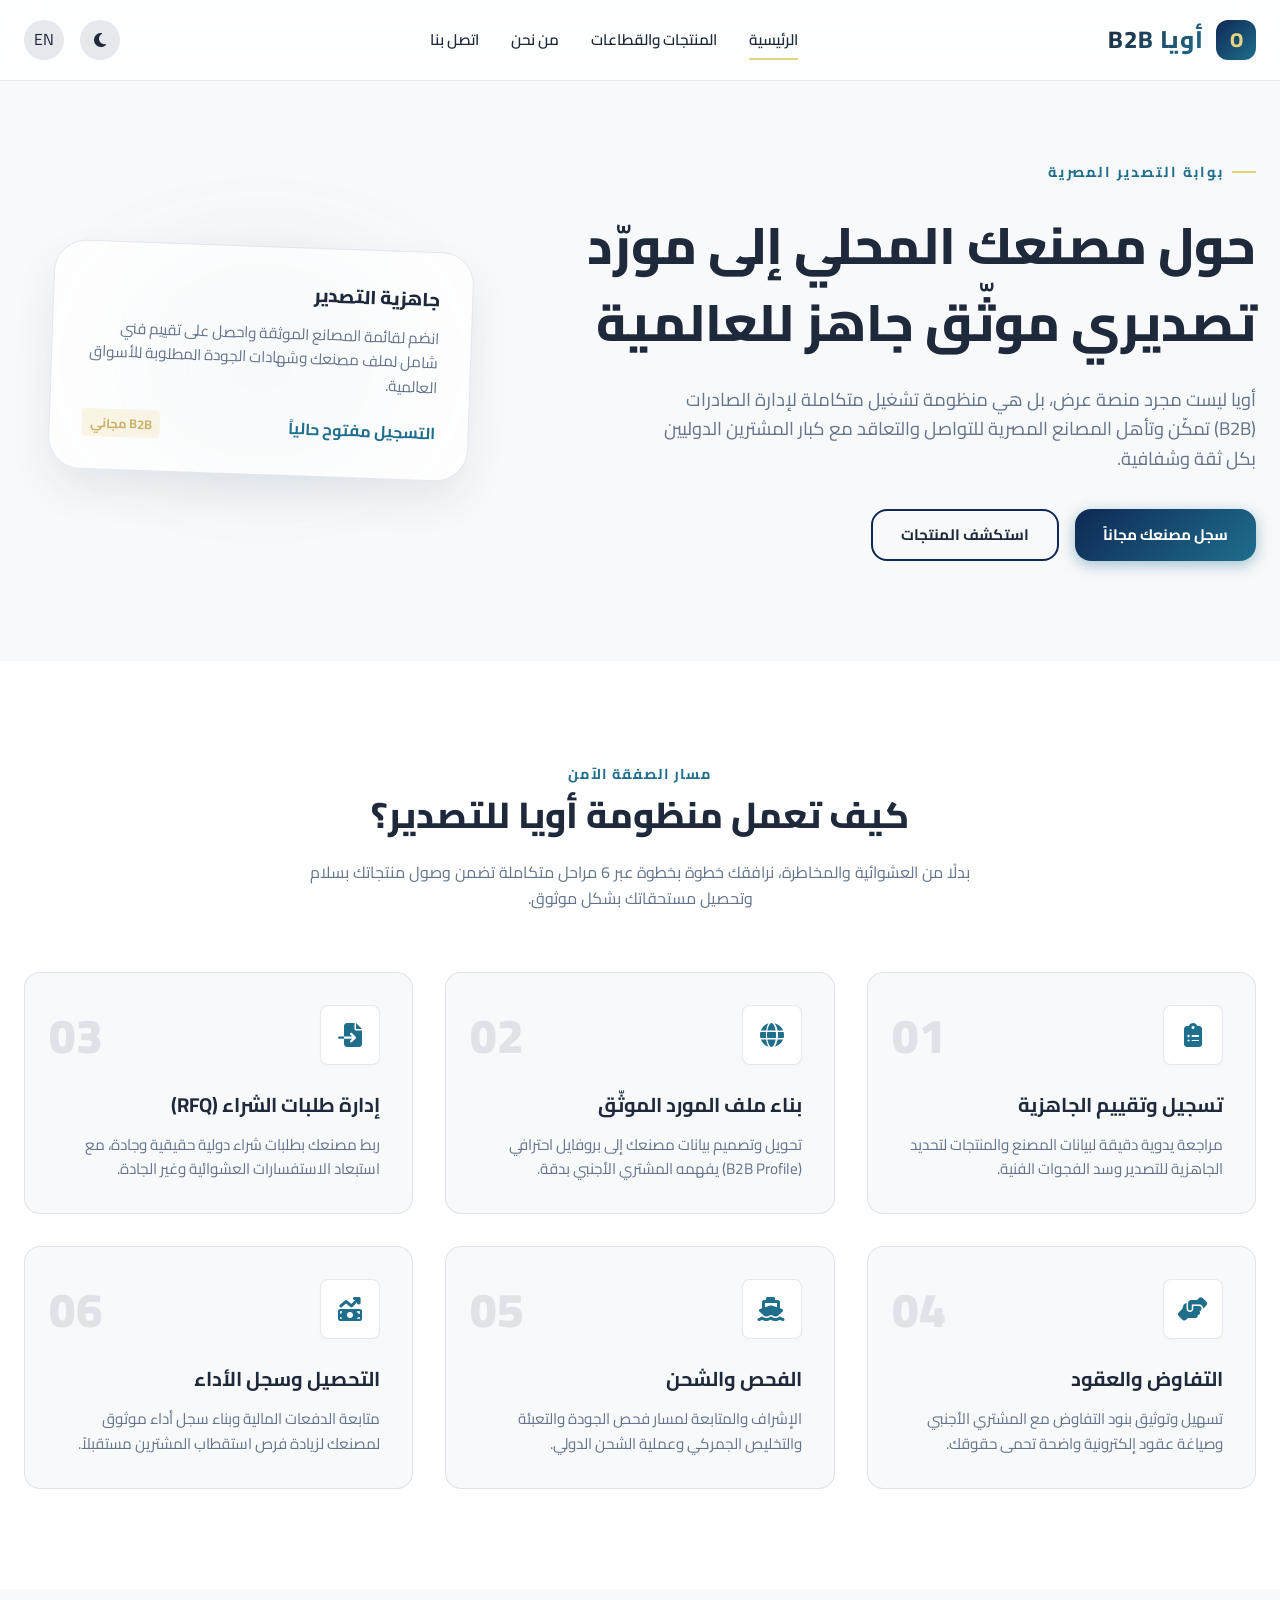
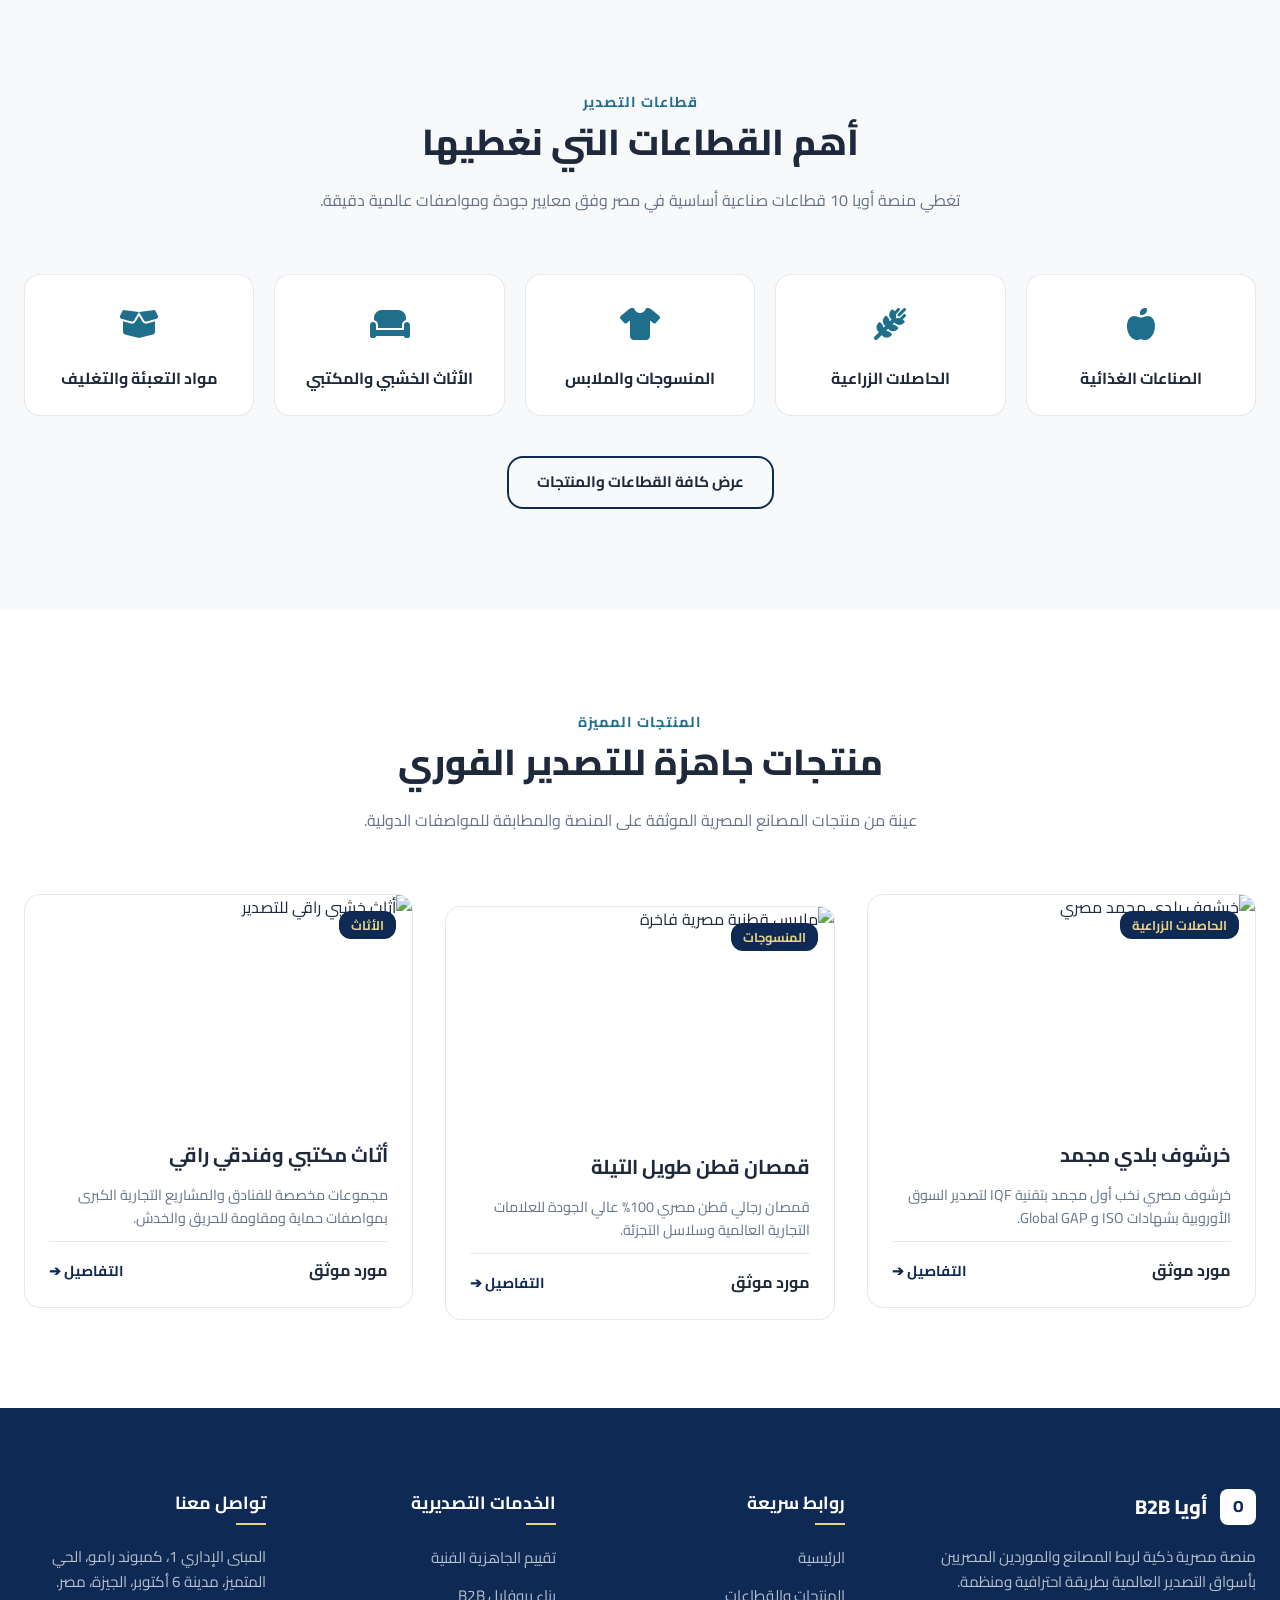
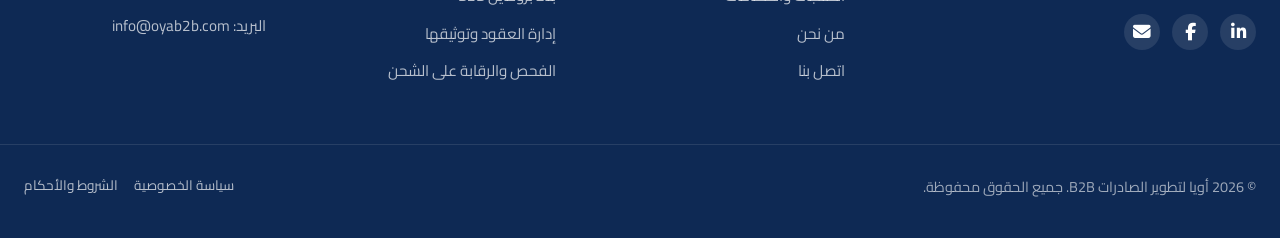
==== index.html @ 8a3d848d "add project files" ====
<!DOCTYPE html>
<html lang="ar">

<head>
    <meta charset="UTF-8">
    <meta name="viewport" content="width=device-width, initial-scale=1.0">

    <!-- SEO Optimization -->
    <title>أويا (Oya) | بوابة صادرات الصناعات والمصانع المصرية للاسواق العالمية</title>
    <meta name="description"
        content="منصة أويا (Oya) B2B تدعم وتؤهل المصانع المصرية لتصبح موردين تصديريين موثقين عالمياً عبر مسار تصدير آمن وممنهج من 6 مراحل.">
    <meta name="keywords"
        content="تصدير, مصانع مصرية, بوابة الصادرات, B2B مصر, استيراد وتصدير, مورد موثق, صناعات غذائية">

    <!-- Open Graph Meta Tags -->
    <meta property="og:title" content="أويا B2B | بوابة صادرات المصانع المصرية">
    <meta property="og:description"
        content="قم بتحويل مصنعك المحلي إلى مورد تصديري موثق وابدأ التعامل مع المشترين الدوليين مباشرة.">
    <meta property="og:image" content="https://oyab2b.com/assets/og-image.jpg">
    <meta property="og:url" content="https://oyab2b.com">
    <meta property="og:type" content="website">

    <!-- Styles, Fonts & FontAwesome Icons -->
    <link rel="stylesheet" href="https://cdnjs.cloudflare.com/ajax/libs/font-awesome/6.4.0/css/all.min.css">
    <link rel="stylesheet" href="css/style.css">
    <link rel="icon" type="image/png" href="assets/favicon.png">
</head>

<body dir="rtl">

    <!-- Fixed Header -->
    <header class="navbar" id="navbar">
        <div class="container navbar-container">
            <a href="index.html" class="logo-wrapper">
                <div class="logo-icon">O</div>
                <span class="logo-text">أويا B2B</span>
            </a>

            <nav class="nav-links" aria-label="القائمة الرئيسية">
                <a href="index.html" class="nav-link active">الرئيسية</a>
                <a href="products.html" class="nav-link">المنتجات والقطاعات</a>
                <a href="about.html" class="nav-link">من نحن</a>
                <a href="contact.html" class="nav-link">اتصل بنا</a>
            </nav>

            <div class="nav-controls">
                <button class="theme-toggle" id="themeToggle" aria-label="تغيير المظهر"><i
                        class="fa-solid fa-moon"></i></button>
                <a href="index-en.html" class="lang-toggle" aria-label="English Version">EN</a>
                <button class="mobile-toggle" id="mobileMenuOpen" aria-label="فتح القائمة"><i
                        class="fa-solid fa-bars"></i></button>
            </div>
        </div>
    </header>

    <!-- Mobile Navigation Panel -->
    <div class="overlay" id="overlay"></div>
    <div class="mobile-nav-panel" id="mobileNavPanel">
        <div class="mobile-nav-header">
            <a href="index.html" class="logo-wrapper">
                <div class="logo-icon">O</div>
                <span class="logo-text">أويا B2B</span>
            </a>
            <button class="close-btn" id="mobileMenuClose"><i class="fa-solid fa-xmark"></i></button>
        </div>
        <ul class="mobile-links">
            <li><a href="index.html" class="mobile-link active">الرئيسية</a></li>
            <li><a href="products.html" class="mobile-link">المنتجات والقطاعات</a></li>
            <li><a href="about.html" class="mobile-link">من نحن</a></li>
            <li><a href="contact.html" class="mobile-link">اتصل بنا</a></li>
        </ul>
    </div>

    <!-- Hero Section -->
    <section class="hero">
        <div class="container hero-grid">
            <div class="hero-content">
                <span class="hero-tag">بوابة التصدير المصرية</span>
                <h1 class="hero-title">حول مصنعك المحلي إلى مورّد تصديري موثّق جاهز للعالمية</h1>
                <p class="hero-description">
                    أويا ليست مجرد منصة عرض، بل هي منظومة تشغيل متكاملة لإدارة الصادرات (B2B) تمكّن وتأهل المصانع
                    المصرية للتواصل والتعاقد مع كبار المشترين الدوليين بكل ثقة وشفافية.
                </p>
                <div class="hero-actions">
                    <a href="contact.html" class="btn btn-primary">سجل مصنعك مجاناً</a>
                    <a href="products.html" class="btn btn-secondary">استكشف المنتجات</a>
                </div>
            </div>
            <div class="hero-visual">
                <div class="hero-blob"></div>
                <div class="hero-card-asymmetric">
                    <h3 style="margin-bottom:12px; font-weight:800;">جاهزية التصدير</h3>
                    <p style="color:var(--text-muted); font-size:0.95rem; margin-bottom:20px;">
                        انضم لقائمة المصانع الموثقة واحصل على تقييم فني شامل لملف مصنعك وشهادات الجودة المطلوبة للأسواق
                        العالمية.
                    </p>
                    <div style="display:flex; justify-content:space-between; align-items:center;">
                        <span style="font-weight:700; color:var(--primary-light-blue);">التسجيل مفتوح حالياً</span>
                        <span
                            style="background:rgba(229, 210, 131, 0.2); color:var(--accent-gold-hover); padding:4px 8px; border-radius:4px; font-size:0.8rem; font-weight:700;">B2B
                            مجاني</span>
                    </div>
                </div>
            </div>
        </div>
    </section>

    <!-- Interactive 6-Step Export Journey Roadmap Section -->
    <section class="roadmap-section">
        <div class="container">
            <div class="section-header">
                <span class="section-subtitle">مسار الصفقة الآمن</span>
                <h2 class="section-title">كيف تعمل منظومة أويا للتصدير؟</h2>
                <p class="section-desc">بدلًا من العشوائية والمخاطرة، نرافقك خطوة بخطوة عبر 6 مراحل متكاملة تضمن وصول
                    منتجاتك بسلام وتحصيل مستحقاتك بشكل موثوق.</p>
            </div>
            <div class="roadmap-flow">
                <div class="roadmap-card">
                    <span class="roadmap-number">01</span>
                    <div class="roadmap-icon-box"><i class="fa-solid fa-clipboard-list"
                            style="color: var(--primary-light-blue);"></i></div>
                    <h3 class="roadmap-card-title">تسجيل وتقييم الجاهزية</h3>
                    <p class="roadmap-card-desc">مراجعة يدوية دقيقة لبيانات المصنع والمنتجات لتحديد الجاهزية للتصدير وسد
                        الفجوات الفنية.</p>
                </div>
                <div class="roadmap-card">
                    <span class="roadmap-number">02</span>
                    <div class="roadmap-icon-box"><i class="fa-solid fa-globe"
                            style="color: var(--primary-light-blue);"></i></div>
                    <h3 class="roadmap-card-title">بناء ملف المورد الموثّق</h3>
                    <p class="roadmap-card-desc">تحويل وتصميم بيانات مصنعك إلى بروفايل احترافي (B2B Profile) يفهمه
                        المشتري الأجنبي بدقة.</p>
                </div>
                <div class="roadmap-card">
                    <span class="roadmap-number">03</span>
                    <div class="roadmap-icon-box"><i class="fa-solid fa-file-import"
                            style="color: var(--primary-light-blue);"></i></div>
                    <h3 class="roadmap-card-title">إدارة طلبات الشراء (RFQ)</h3>
                    <p class="roadmap-card-desc">ربط مصنعك بطلبات شراء دولية حقيقية وجادة، مع استبعاد الاستفسارات
                        العشوائية وغير الجادة.</p>
                </div>
                <div class="roadmap-card">
                    <span class="roadmap-number">04</span>
                    <div class="roadmap-icon-box"><i class="fa-solid fa-handshake-angle"
                            style="color: var(--primary-light-blue);"></i></div>
                    <h3 class="roadmap-card-title">التفاوض والعقود</h3>
                    <p class="roadmap-card-desc">تسهيل وتوثيق بنود التفاوض مع المشتري الأجنبي وصياغة عقود إلكترونية
                        واضحة تحمى حقوقك.</p>
                </div>
                <div class="roadmap-card">
                    <span class="roadmap-number">05</span>
                    <div class="roadmap-icon-box"><i class="fa-solid fa-ship"
                            style="color: var(--primary-light-blue);"></i></div>
                    <h3 class="roadmap-card-title">الفحص والشحن</h3>
                    <p class="roadmap-card-desc">الإشراف والمتابعة لمسار فحص الجودة والتعبئة والتخليص الجمركي وعملية
                        الشحن الدولي.</p>
                </div>
                <div class="roadmap-card">
                    <span class="roadmap-number">06</span>
                    <div class="roadmap-icon-box"><i class="fa-solid fa-money-bill-trend-up"
                            style="color: var(--primary-light-blue);"></i></div>
                    <h3 class="roadmap-card-title">التحصيل وسجل الأداء</h3>
                    <p class="roadmap-card-desc">متابعة الدفعات المالية وبناء سجل أداء موثوق لمصنعك لزيادة فرص استقطاب
                        المشترين مستقبلاً.</p>
                </div>
            </div>
        </div>
    </section>

    <!-- Featured Sectors (Top categories out of 10) -->
    <section class="sectors-section">
        <div class="container">
            <div class="section-header">
                <span class="section-subtitle">قطاعات التصدير</span>
                <h2 class="section-title">أهم القطاعات التي نغطيها</h2>
                <p class="section-desc">تغطي منصة أويا 10 قطاعات صناعية أساسية في مصر وفق معايير جودة ومواصفات عالمية
                    دقيقة.</p>
            </div>
            <div class="sectors-grid">
                <div class="sector-card">
                    <div class="sector-icon"><i class="fa-solid fa-apple-whole"
                            style="color: var(--primary-light-blue);"></i></div>
                    <h4 class="sector-title">الصناعات الغذائية</h4>
                </div>
                <div class="sector-card">
                    <div class="sector-icon"><i class="fa-solid fa-wheat-awn"
                            style="color: var(--primary-light-blue);"></i></div>
                    <h4 class="sector-title">الحاصلات الزراعية</h4>
                </div>
                <div class="sector-card">
                    <div class="sector-icon"><i class="fa-solid fa-shirt" style="color: var(--primary-light-blue);"></i>
                    </div>
                    <h4 class="sector-title">المنسوجات والملابس</h4>
                </div>
                <div class="sector-card">
                    <div class="sector-icon"><i class="fa-solid fa-couch" style="color: var(--primary-light-blue);"></i>
                    </div>
                    <h4 class="sector-title">الأثاث الخشبي والمكتبي</h4>
                </div>
                <div class="sector-card">
                    <div class="sector-icon"><i class="fa-solid fa-box-open"
                            style="color: var(--primary-light-blue);"></i></div>
                    <h4 class="sector-title">مواد التعبئة والتغليف</h4>
                </div>
            </div>
            <div class="text-center" style="margin-top: 40px;">
                <a href="products.html" class="btn btn-secondary">عرض كافة القطاعات والمنتجات</a>
            </div>
        </div>
    </section>

    <!-- Featured Products Showcase -->
    <section class="catalog-section" style="background: var(--bg-surface);">
        <div class="container">
            <div class="section-header">
                <span class="section-subtitle">المنتجات المميزة</span>
                <h2 class="section-title">منتجات جاهزة للتصدير الفوري</h2>
                <p class="section-desc">عينة من منتجات المصانع المصرية الموثقة على المنصة والمطابقة للمواصفات الدولية.
                </p>
            </div>
            <div class="products-grid">
                <!-- Product 1 -->
                <div class="product-card-asymmetric">
                    <div class="product-image-container">
                        <img src="https://images.unsplash.com/photo-1596040033229-a9821ebd058d?auto=format&fit=crop&w=600&q=80"
                            alt="خرشوف بلدي مجمد مصري" class="product-image">
                        <span class="product-tag">الحاصلات الزراعية</span>
                    </div>
                    <div class="product-details-body">
                        <h3 class="product-card-title">خرشوف بلدي مجمد</h3>
                        <p class="product-card-desc">خرشوف مصري نخب أول مجمد بتقنية IQF لتصدير السوق الأوروبية بشهادات
                            ISO و Global GAP.</p>
                        <div class="product-card-footer">
                            <span style="font-weight:700;">مورد موثق</span>
                            <a href="product-details.html" class="btn-card">التفاصيل ➔</a>
                        </div>
                    </div>
                </div>
                <!-- Product 2 -->
                <div class="product-card-asymmetric">
                    <div class="product-image-container">
                        <img src="https://images.unsplash.com/photo-1602810318383-e386cc2a3ccf?auto=format&fit=crop&w=600&q=80"
                            alt="ملابس قطنية مصرية فاخرة" class="product-image">
                        <span class="product-tag">المنسوجات</span>
                    </div>
                    <div class="product-details-body">
                        <h3 class="product-card-title">قمصان قطن طويل التيلة</h3>
                        <p class="product-card-desc">قمصان رجالي قطن مصري 100% عالي الجودة للعلامات التجارية العالمية
                            وسلاسل التجزئة.</p>
                        <div class="product-card-footer">
                            <span style="font-weight:700;">مورد موثق</span>
                            <a href="product-details.html" class="btn-card">التفاصيل ➔</a>
                        </div>
                    </div>
                </div>
                <!-- Product 3 -->
                <div class="product-card-asymmetric">
                    <div class="product-image-container">
                        <img src="https://images.unsplash.com/photo-1538688525198-9b88f6f53126?auto=format&fit=crop&w=600&q=80"
                            alt="أثاث خشبي راقي للتصدير" class="product-image">
                        <span class="product-tag">الأثاث</span>
                    </div>
                    <div class="product-details-body">
                        <h3 class="product-card-title">أثاث مكتبي وفندقي راقي</h3>
                        <p class="product-card-desc">مجموعات مخصصة للفنادق والمشاريع التجارية الكبرى بمواصفات حماية
                            ومقاومة للحريق والخدش.</p>
                        <div class="product-card-footer">
                            <span style="font-weight:700;">مورد موثق</span>
                            <a href="product-details.html" class="btn-card">التفاصيل ➔</a>
                        </div>
                    </div>
                </div>
            </div>
        </div>
    </section>

    <!-- Footer -->
    <footer class="footer">
        <div class="container footer-grid">
            <div class="footer-col">
                <a href="index.html" class="footer-logo">
                    <div class="footer-logo-icon">O</div>
                    <span class="footer-logo-text">أويا B2B</span>
                </a>
                <p class="footer-desc">
                    منصة مصرية ذكية لربط المصانع والموردين المصريين بأسواق التصدير العالمية بطريقة احترافية ومنظمة.
                </p>
                <div class="social-links">
                    <a href="#" class="social-icon" aria-label="LinkedIn"><i class="fa-brands fa-linkedin-in"></i></a>
                    <a href="#" class="social-icon" aria-label="Facebook"><i class="fa-brands fa-facebook-f"></i></a>
                    <a href="mailto:info@oyab2b.com" class="social-icon" aria-label="Gmail"><i class="fa-solid fa-envelope"></i></a>
                </div>
            </div>
            <div class="footer-col">
                <h4 class="footer-title">روابط سريعة</h4>
                <ul class="footer-links">
                    <li><a href="index.html" class="footer-link">الرئيسية</a></li>
                    <li><a href="products.html" class="footer-link">المنتجات والقطاعات</a></li>
                    <li><a href="about.html" class="footer-link">من نحن</a></li>
                    <li><a href="contact.html" class="footer-link">اتصل بنا</a></li>
                </ul>
            </div>
            <div class="footer-col">
                <h4 class="footer-title">الخدمات التصديرية</h4>
                <ul class="footer-links">
                    <li><a href="#" class="footer-link">تقييم الجاهزية الفنية</a></li>
                    <li><a href="#" class="footer-link">بناء بروفايل B2B</a></li>
                    <li><a href="#" class="footer-link">إدارة العقود وتوثيقها</a></li>
                    <li><a href="#" class="footer-link">الفحص والرقابة على الشحن</a></li>
                </ul>
            </div>
            <div class="footer-col">
                <h4 class="footer-title">تواصل معنا</h4>
                <p class="footer-desc">المبنى الإداري 1، كمبوند رامو، الحي المتميز، مدينة 6 أكتوبر، الجيزة، مصر.</p>
                <p class="footer-desc">البريد: info@oyab2b.com</p>
            </div>
        </div>
        <div class="container footer-bottom">
            <p>© 2026 أويا لتطوير الصادرات B2B. جميع الحقوق محفوظة.</p>
            <div style="display:flex; gap:16px;">
                <a href="privacy.html" class="footer-link" style="font-size:0.85rem;">سياسة الخصوصية</a>
                <a href="terms.html" class="footer-link" style="font-size:0.85rem;">الشروط والأحكام</a>
            </div>
        </div>
    </footer>

    <!-- Script -->
    <script src="js/main.js"></script>
</body>

</html>
---- css/style.css ----
@import url('https://fonts.googleapis.com/css2?family=Cairo:wght@300;400;600;700;800&family=Outfit:wght@300;400;500;600;700;800&display=swap');

/* CSS Custom Properties & Design Tokens */
:root {
    /* Color Palette */
    --primary-blue: #0E2954;
    --primary-light-blue: #1F6E8C;
    --accent-gold: #E5D283;
    --accent-gold-hover: #CBB26A;
    --text-dark: #1E293B;
    --text-light: #F8FAFC;
    --text-muted-light: #64748B;
    --text-muted-dark: #94A3B8;

    /* Theme Defaults (Light Mode) */
    --bg-main: #F8F9FA;
    --bg-surface: #FFFFFF;
    --bg-surface-glass: rgba(255, 255, 255, 0.75);
    --border-color: rgba(14, 41, 84, 0.1);
    --text-color: var(--text-dark);
    --text-muted: var(--text-muted-light);
    --shadow-sm: 0 2px 4px rgba(0, 0, 0, 0.02);
    --shadow-md: 0 10px 20px rgba(0, 0, 0, 0.05);
    --shadow-lg: 0 20px 40px rgba(14, 41, 84, 0.08);

    /* Typography & Spacing */
    --font-ar: 'Cairo', sans-serif;
    --font-en: 'Cairo', sans-serif;
    --transition-smooth: all 0.4s cubic-bezier(0.16, 1, 0.3, 1);
    --border-radius-sm: 8px;
    --border-radius-md: 16px;
    --border-radius-lg: 32px;
}

/* Dark Mode Variables */
[data-theme="dark"] {
    --bg-main: #070B19;
    --bg-surface: #0E162D;
    --bg-surface-glass: rgba(14, 22, 45, 0.75);
    --border-color: rgba(229, 210, 131, 0.15);
    --text-color: var(--text-light);
    --text-muted: var(--text-muted-dark);
    --shadow-sm: 0 2px 4px rgba(0, 0, 0, 0.2);
    --shadow-md: 0 10px 20px rgba(0, 0, 0, 0.3);
    --shadow-lg: 0 20px 40px rgba(0, 0, 0, 0.4);
}

/* Reset and Base Styles */
*,
*::before,
*::after {
    box-sizing: border-box;
    margin: 0;
    padding: 0;
}

html {
    scroll-behavior: smooth;
    font-size: 16px;
}

body {
    background-color: var(--bg-main);
    color: var(--text-color);
    line-height: 1.6;
    transition: var(--transition-smooth);
    overflow-x: hidden;
}

/* Font setting based on language dir */
body[dir="rtl"] {
    font-family: var(--font-ar);
}

body[dir="ltr"] {
    font-family: var(--font-en);
}

a {
    color: inherit;
    text-decoration: none;
    transition: var(--transition-smooth);
}

img {
    max-width: 100%;
    height: auto;
    display: block;
}

button,
input,
textarea,
select {
    font-family: inherit;
    font-size: inherit;
    color: inherit;
    background: none;
    border: none;
    outline: none;
}

/* Utilities */
.container {
    width: 100%;
    max-width: 1280px;
    margin: 0 auto;
    padding: 0 24px;
}

.text-center {
    text-align: center;
}

.text-accent {
    color: var(--accent-gold);
}

/* Header & Glassmorphic Navigation */
.navbar {
    position: fixed;
    top: 0;
    left: 0;
    width: 100%;
    z-index: 1000;
    background: var(--bg-surface-glass);
    backdrop-filter: blur(16px);
    -webkit-backdrop-filter: blur(16px);
    border-bottom: 1px solid var(--border-color);
    transition: var(--transition-smooth);
}

.navbar-container {
    display: flex;
    justify-content: space-between;
    align-items: center;
    height: 80px;
}

.logo-wrapper {
    display: flex;
    align-items: center;
    gap: 12px;
}

.logo-icon {
    width: 40px;
    height: 40px;
    background: linear-gradient(135deg, var(--primary-blue), var(--primary-light-blue));
    border-radius: 12px;
    display: flex;
    align-items: center;
    justify-content: center;
    color: var(--accent-gold);
    font-weight: 800;
    font-size: 1.25rem;
    box-shadow: var(--shadow-sm);
}

.logo-text {
    font-size: 1.5rem;
    font-weight: 800;
    letter-spacing: 1px;
    background: linear-gradient(135deg, var(--text-color), var(--primary-light-blue));
    -webkit-background-clip: text;
    -webkit-text-fill-color: transparent;
}

.nav-links {
    display: flex;
    align-items: center;
    gap: 32px;
    list-style: none;
}

.nav-link {
    font-weight: 600;
    font-size: 0.95rem;
    position: relative;
    padding: 8px 0;
}

.nav-link::after {
    content: '';
    position: absolute;
    bottom: 0;
    left: 0;
    width: 0;
    height: 2px;
    background: var(--accent-gold);
    transition: var(--transition-smooth);
}

.nav-link:hover::after,
.nav-link.active::after {
    width: 100%;
}

.nav-controls {
    display: flex;
    align-items: center;
    gap: 16px;
}

.theme-toggle,
.lang-toggle,
.mobile-toggle {
    width: 40px;
    height: 40px;
    border-radius: 50%;
    background: var(--border-color);
    display: flex;
    align-items: center;
    justify-content: center;
    cursor: pointer;
    transition: var(--transition-smooth);
}

.theme-toggle:hover,
.lang-toggle:hover {
    background: var(--primary-blue);
    color: var(--accent-gold);
}

.mobile-toggle {
    display: none;
}

/* Custom Premium Buttons */
.btn {
    display: inline-flex;
    align-items: center;
    justify-content: center;
    padding: 12px 28px;
    border-radius: var(--border-radius-md);
    font-weight: 700;
    font-size: 0.95rem;
    cursor: pointer;
    transition: var(--transition-smooth);
    position: relative;
    overflow: hidden;
    gap: 8px;
}

.btn-primary {
    background: linear-gradient(135deg, var(--primary-blue), var(--primary-light-blue));
    color: #FFFFFF;
    box-shadow: 0 4px 15px rgba(31, 110, 140, 0.4);
}

.btn-primary:hover {
    transform: translateY(-2px);
    box-shadow: 0 6px 20px rgba(31, 110, 140, 0.6);
}

.btn-secondary {
    border: 2px solid var(--primary-blue);
    color: var(--text-color);
}

[data-theme="dark"] .btn-secondary {
    border-color: var(--accent-gold);
}

.btn-secondary:hover {
    background: var(--primary-blue);
    color: var(--accent-gold);
    transform: translateY(-2px);
}

/* Hero Section */
.hero {
    padding: 160px 0 100px;
    position: relative;
    overflow: hidden;
}

.hero-grid {
    display: grid;
    grid-template-columns: 1.2fr 0.8fr;
    gap: 48px;
    align-items: center;
}

.hero-content {
    display: flex;
    flex-direction: column;
    gap: 24px;
}

.hero-tag {
    font-size: 0.9rem;
    font-weight: 700;
    letter-spacing: 2px;
    text-transform: uppercase;
    color: var(--primary-light-blue);
    display: inline-flex;
    align-items: center;
    gap: 8px;
}

.hero-tag::before {
    content: '';
    display: inline-block;
    width: 24px;
    height: 2px;
    background: var(--accent-gold);
}

.hero-title {
    font-size: 3.5rem;
    font-weight: 800;
    line-height: 1.5;
}

.hero-title span {
    color: inherit !important;
    background: none !important;
    -webkit-text-fill-color: initial !important;
}

body[dir="rtl"] .hero-title {
    font-size: 3.2rem;
    line-height: 1.5;
}

.hero-description {
    font-size: 1.15rem;
    color: var(--text-muted);
    max-width: 600px;
}

.hero-actions {
    display: flex;
    gap: 16px;
    margin-top: 12px;
}

.hero-visual {
    position: relative;
    display: flex;
    justify-content: center;
    align-items: center;
}

.hero-blob {
    position: absolute;
    width: 100%;
    height: 100%;
    background: radial-gradient(circle, rgba(31, 110, 140, 0.15) 0%, transparent 70%);
    z-index: -1;
    border-radius: 50%;
    filter: blur(40px);
}

.hero-card-asymmetric {
    background: var(--bg-surface-glass);
    border: 1px solid var(--border-color);
    padding: 32px;
    border-radius: var(--border-radius-lg);
    box-shadow: var(--shadow-lg);
    transform: rotate(2deg);
    transition: var(--transition-smooth);
    width: 100%;
    max-width: 420px;
}

.hero-card-asymmetric:hover {
    transform: rotate(0deg) scale(1.03);
}

/* 6-Step Roadmap Section */
.roadmap-section {
    padding: 100px 0;
    background: var(--bg-surface);
}

.section-header {
    text-align: center;
    max-width: 700px;
    margin: 0 auto 60px;
}

.section-subtitle {
    color: var(--primary-light-blue);
    font-weight: 700;
    text-transform: uppercase;
    font-size: 0.9rem;
    letter-spacing: 1px;
    margin-bottom: 8px;
}

.section-title {
    font-size: 2.25rem;
    font-weight: 800;
    margin-bottom: 16px;
}

.section-desc {
    color: var(--text-muted);
}

.roadmap-flow {
    display: grid;
    grid-template-columns: repeat(3, 1fr);
    gap: 32px;
    position: relative;
}

@media(max-width: 991px) {
    .roadmap-flow {
        grid-template-columns: 1fr 1fr;
    }
}

@media(max-width: 576px) {
    .roadmap-flow {
        grid-template-columns: 1fr;
    }
}

.roadmap-card {
    background: var(--bg-main);
    border: 1px solid var(--border-color);
    border-radius: var(--border-radius-md);
    padding: 32px;
    position: relative;
    transition: var(--transition-smooth);
}

.roadmap-card:hover {
    transform: translateY(-5px);
    box-shadow: var(--shadow-md);
    border-color: var(--accent-gold);
}

.roadmap-number {
    position: absolute;
    top: 24px;
    inset-inline-end: 24px;
    font-size: 3rem;
    font-weight: 900;
    opacity: 0.1;
    color: var(--primary-blue);
}

[data-theme="dark"] .roadmap-number {
    color: var(--accent-gold);
}

.roadmap-icon-box {
    width: 60px;
    height: 60px;
    background: var(--bg-surface);
    border-radius: var(--border-radius-sm);
    display: flex;
    align-items: center;
    justify-content: center;
    font-size: 1.5rem;
    margin-bottom: 24px;
    box-shadow: var(--shadow-sm);
    border: 1px solid var(--border-color);
}

.roadmap-card-title {
    font-size: 1.25rem;
    font-weight: 700;
    margin-bottom: 12px;
}

.roadmap-card-desc {
    font-size: 0.95rem;
    color: var(--text-muted);
}

/* 10 Export Sectors */
.sectors-section {
    padding: 100px 0;
}

.sectors-grid {
    display: grid;
    grid-template-columns: repeat(5, 1fr);
    gap: 20px;
}

@media(max-width: 1200px) {
    .sectors-grid {
        grid-template-columns: repeat(3, 1fr);
    }
}

@media(max-width: 768px) {
    .sectors-grid {
        grid-template-columns: repeat(2, 1fr);
    }
}

@media(max-width: 480px) {
    .sectors-grid {
        grid-template-columns: 1fr;
    }
}

.sector-card {
    background: var(--bg-surface);
    border: 1px solid var(--border-color);
    border-radius: var(--border-radius-md);
    padding: 24px;
    text-align: center;
    transition: var(--transition-smooth);
    display: flex;
    flex-direction: column;
    align-items: center;
    gap: 16px;
    position: relative;
    overflow: hidden;
}

.sector-card::before {
    content: '';
    position: absolute;
    top: 0;
    left: 0;
    width: 100%;
    height: 4px;
    background: linear-gradient(90deg, var(--primary-blue), var(--primary-light-blue));
    transform: scaleX(0);
    transition: var(--transition-smooth);
}

.sector-card:hover {
    transform: scale(1.05);
    box-shadow: var(--shadow-md);
}

.sector-card:hover::before {
    transform: scaleX(1);
}

.sector-icon {
    font-size: 2rem;
}

.sector-title {
    font-size: 1rem;
    font-weight: 700;
}

/* Live Product Catalog & Search UI */
.catalog-section {
    padding: 100px 0;
}

.search-filter-wrapper {
    background: var(--bg-surface-glass);
    border: 1px solid var(--border-color);
    padding: 24px;
    border-radius: var(--border-radius-md);
    margin-bottom: 40px;
    display: flex;
    flex-wrap: wrap;
    gap: 16px;
    align-items: center;
    justify-content: space-between;
}

.search-box-custom {
    display: flex;
    align-items: center;
    background: var(--bg-main);
    border: 1px solid var(--border-color);
    border-radius: var(--border-radius-sm);
    padding: 8px 16px;
    width: 100%;
    max-width: 400px;
    transition: var(--transition-smooth);
}

.search-box-custom:focus-within {
    border-color: var(--accent-gold);
    box-shadow: var(--shadow-sm);
}

.search-box-custom input {
    width: 100%;
    margin-inline-start: 12px;
}

.filter-categories {
    display: flex;
    flex-wrap: wrap;
    gap: 8px;
}

.filter-btn {
    padding: 8px 16px;
    border-radius: 20px;
    background: var(--bg-main);
    border: 1px solid var(--border-color);
    cursor: pointer;
    font-size: 0.9rem;
    font-weight: 600;
    transition: var(--transition-smooth);
}

.filter-btn.active,
.filter-btn:hover {
    background: var(--primary-blue);
    color: var(--accent-gold);
    border-color: var(--primary-blue);
}

/* Asymmetric Products Grid */
.products-grid {
    display: grid;
    grid-template-columns: repeat(auto-fill, minmax(300px, 1fr));
    gap: 32px;
}

.product-card-asymmetric {
    background: var(--bg-surface);
    border: 1px solid var(--border-color);
    border-radius: var(--border-radius-md);
    overflow: hidden;
    display: flex;
    flex-direction: column;
    transition: var(--transition-smooth);
}

.product-card-asymmetric:nth-child(even) {
    transform: translateY(12px);
}

.product-card-asymmetric:hover {
    transform: translateY(-8px) !important;
    box-shadow: var(--shadow-lg);
    border-color: var(--accent-gold);
}

.product-image-container {
    height: 220px;
    overflow: hidden;
    position: relative;
}

.product-image {
    width: 100%;
    height: 100%;
    object-fit: cover;
    transition: var(--transition-smooth);
}

.product-card-asymmetric:hover .product-image {
    transform: scale(1.1);
}

.product-tag {
    position: absolute;
    top: 16px;
    inset-inline-start: 16px;
    background: var(--primary-blue);
    color: var(--accent-gold);
    padding: 4px 12px;
    border-radius: 12px;
    font-size: 0.8rem;
    font-weight: 700;
}

.product-details-body {
    padding: 24px;
    display: flex;
    flex-direction: column;
    flex-grow: 1;
    gap: 12px;
}

.product-card-title {
    font-size: 1.25rem;
    font-weight: 700;
}

.product-card-desc {
    color: var(--text-muted);
    font-size: 0.9rem;
}

.product-card-footer {
    display: flex;
    justify-content: space-between;
    align-items: center;
    border-top: 1px solid var(--border-color);
    padding-top: 16px;
    margin-top: auto;
}

.btn-card {
    font-size: 0.9rem;
    font-weight: 700;
    color: var(--primary-blue);
    display: inline-flex;
    align-items: center;
    gap: 6px;
}

[data-theme="dark"] .btn-card {
    color: var(--accent-gold);
}

.btn-card:hover {
    color: var(--primary-light-blue);
}

/* Product Details Layout */
.detail-grid {
    display: grid;
    grid-template-columns: 1.1fr 0.9fr;
    gap: 48px;
    padding-top: 140px;
    padding-bottom: 100px;
}

@media(max-width: 991px) {
    .detail-grid {
        grid-template-columns: 1fr;
        padding-top: 120px;
    }
}

.product-gallery {
    display: flex;
    flex-direction: column;
    gap: 16px;
}

.main-image-wrapper {
    height: 450px;
    border-radius: var(--border-radius-md);
    overflow: hidden;
    border: 1px solid var(--border-color);
}

.main-image-wrapper img {
    width: 100%;
    height: 100%;
    object-fit: cover;
}

.gallery-thumbs {
    display: grid;
    grid-template-columns: repeat(4, 1fr);
    gap: 12px;
}

.thumb-wrapper {
    height: 90px;
    border-radius: var(--border-radius-sm);
    overflow: hidden;
    border: 2px solid transparent;
    cursor: pointer;
    transition: var(--transition-smooth);
}

.thumb-wrapper.active,
.thumb-wrapper:hover {
    border-color: var(--accent-gold);
}

.thumb-wrapper img {
    width: 100%;
    height: 100%;
    object-fit: cover;
}

.product-info-column {
    display: flex;
    flex-direction: column;
    gap: 24px;
}

.info-header {
    display: flex;
    flex-direction: column;
    gap: 8px;
}

.info-category {
    font-weight: 700;
    color: var(--primary-light-blue);
    text-transform: uppercase;
    font-size: 0.9rem;
}

.info-title {
    font-size: 2.5rem;
    font-weight: 800;
}

.info-desc {
    color: var(--text-muted);
    font-size: 1.05rem;
}

.specs-box {
    background: var(--bg-surface);
    border: 1px solid var(--border-color);
    padding: 24px;
    border-radius: var(--border-radius-md);
}

.specs-title {
    font-size: 1.15rem;
    font-weight: 700;
    margin-bottom: 16px;
    border-bottom: 1px solid var(--border-color);
    padding-bottom: 8px;
}

.specs-list {
    display: grid;
    grid-template-columns: 1fr 1fr;
    gap: 16px;
    list-style: none;
}

.spec-item {
    font-size: 0.95rem;
}

.spec-item strong {
    color: var(--primary-light-blue);
}

/* Interactive RFQ Modal / Section */
.rfq-section-embed {
    background: var(--bg-surface-glass);
    border: 1px solid var(--border-color);
    padding: 32px;
    border-radius: var(--border-radius-md);
    box-shadow: var(--shadow-md);
}

/* About Page Specific Layouts */
.about-hero {
    padding: 160px 0 80px;
    background: linear-gradient(180deg, var(--bg-surface) 0%, var(--bg-main) 100%);
    text-align: center;
}

.stats-grid {
    display: grid;
    grid-template-columns: repeat(4, 1fr);
    gap: 24px;
    margin-top: 48px;
}

@media(max-width: 768px) {
    .stats-grid {
        grid-template-columns: 1fr 1fr;
    }
}

.stat-card {
    background: var(--bg-surface);
    border: 1px solid var(--border-color);
    border-radius: var(--border-radius-md);
    padding: 32px;
    text-align: center;
    box-shadow: var(--shadow-sm);
}

.stat-number {
    font-size: 2.5rem;
    font-weight: 800;
    color: var(--primary-light-blue);
}

.stat-label {
    font-size: 0.95rem;
    color: var(--text-muted);
}

.values-grid {
    display: grid;
    grid-template-columns: repeat(3, 1fr);
    gap: 32px;
    margin-top: 48px;
}

@media(max-width: 768px) {
    .values-grid {
        grid-template-columns: 1fr;
    }
}

.value-card {
    background: var(--bg-surface);
    border: 1px solid var(--border-color);
    padding: 32px;
    border-radius: var(--border-radius-md);
    text-align: center;
    transition: var(--transition-smooth);
}

.value-card:hover {
    transform: translateY(-8px);
    box-shadow: var(--shadow-md);
}

.value-icon {
    font-size: 2.5rem;
    margin-bottom: 16px;
}

/* Contact Page Form styling */
.contact-layout {
    display: grid;
    grid-template-columns: 1.2fr 0.8fr;
    gap: 48px;
    padding: 140px 0 100px;
}

@media(max-width: 991px) {
    .contact-layout {
        grid-template-columns: 1fr;
    }
}

.contact-form-card {
    background: var(--bg-surface);
    border: 1px solid var(--border-color);
    padding: 40px;
    border-radius: var(--border-radius-md);
    box-shadow: var(--shadow-md);
}

.form-group {
    margin-bottom: 24px;
    display: flex;
    flex-direction: column;
    gap: 8px;
}

.form-group label {
    font-weight: 600;
    font-size: 0.95rem;
}

.form-control {
    border: 1px solid var(--border-color);
    border-radius: var(--border-radius-sm);
    padding: 12px 16px;
    background: var(--bg-main);
    color: var(--text-color);
    transition: var(--transition-smooth);
}

.form-control:focus {
    border-color: var(--primary-light-blue);
    box-shadow: var(--shadow-sm);
}

.contact-info-column {
    display: flex;
    flex-direction: column;
    gap: 32px;
}

.info-item {
    display: flex;
    gap: 16px;
}

.info-icon-wrapper {
    width: 48px;
    height: 48px;
    background: var(--bg-surface);
    border: 1px solid var(--border-color);
    border-radius: 50%;
    display: flex;
    align-items: center;
    justify-content: center;
    font-size: 1.25rem;
    color: var(--primary-light-blue);
    flex-shrink: 0;
}

.info-content-wrapper {
    display: flex;
    flex-direction: column;
    gap: 4px;
}

.info-item-title {
    font-weight: 700;
}

.info-item-desc {
    color: var(--text-muted);
}

.map-placeholder {
    height: 250px;
    border-radius: var(--border-radius-md);
    overflow: hidden;
    border: 1px solid var(--border-color);
    margin-top: 24px;
    background: #E5E7EB;
    position: relative;
}

.map-placeholder iframe {
    width: 100%;
    height: 100%;
    border: none;
}

/* Success & Error State Visuals */
.alert-feedback {
    padding: 16px;
    border-radius: var(--border-radius-sm);
    margin-bottom: 24px;
    font-weight: 600;
    display: none;
}

.alert-success {
    background: rgba(16, 185, 129, 0.15);
    color: #10B981;
    border: 1px solid rgba(16, 185, 129, 0.3);
}

.alert-danger {
    background: rgba(239, 68, 68, 0.15);
    color: #EF4444;
    border: 1px solid rgba(239, 68, 68, 0.3);
}

/* Footer Section */
.footer {
    background: var(--primary-blue);
    color: #FFFFFF;
    padding: 80px 0 40px;
    border-top: 1px solid var(--border-color);
}

[data-theme="dark"] .footer {
    background: #060914;
}

.footer-grid {
    display: grid;
    grid-template-columns: 1.5fr repeat(3, 1fr);
    gap: 48px;
    margin-bottom: 60px;
}

@media(max-width: 991px) {
    .footer-grid {
        grid-template-columns: 1fr 1fr;
    }
}

@media(max-width: 480px) {
    .footer-grid {
        grid-template-columns: 1fr;
    }
}

.footer-col {
    display: flex;
    flex-direction: column;
    gap: 20px;
}

.footer-logo {
    display: flex;
    align-items: center;
    gap: 12px;
}

.footer-logo-icon {
    width: 36px;
    height: 36px;
    background: #FFFFFF;
    color: var(--primary-blue);
    border-radius: 8px;
    display: flex;
    align-items: center;
    justify-content: center;
    font-weight: 800;
}

.footer-logo-text {
    font-size: 1.25rem;
    font-weight: 800;
    color: #FFFFFF;
}

.footer-desc {
    color: rgba(255, 255, 255, 0.7);
    font-size: 0.95rem;
}

.footer-title {
    font-size: 1.1rem;
    font-weight: 700;
    position: relative;
    padding-bottom: 8px;
}

.footer-title::after {
    content: '';
    position: absolute;
    bottom: 0;
    left: 0;
    width: 30px;
    height: 2px;
    background: var(--accent-gold);
}

body[dir="rtl"] .footer-title::after {
    left: auto;
    right: 0;
}

.footer-links {
    list-style: none;
    display: flex;
    flex-direction: column;
    gap: 12px;
}

.footer-link {
    color: rgba(255, 255, 255, 0.7);
    font-size: 0.95rem;
}

.footer-link:hover {
    color: var(--accent-gold);
    padding-inline-start: 6px;
}

.social-links {
    display: flex;
    gap: 12px;
}

.social-icon {
    width: 36px;
    height: 36px;
    border-radius: 50%;
    background: rgba(255, 255, 255, 0.1);
    display: flex;
    align-items: center;
    justify-content: center;
    color: #FFFFFF;
    font-size: 1.1rem;
    transition: var(--transition-smooth);
}

.social-icon:hover {
    background: var(--accent-gold);
    color: var(--primary-blue);
}

.footer-bottom {
    border-top: 1px solid rgba(255, 255, 255, 0.1);
    padding-top: 30px;
    display: flex;
    justify-content: space-between;
    align-items: center;
    flex-wrap: wrap;
    gap: 16px;
    font-size: 0.9rem;
    color: rgba(255, 255, 255, 0.6);
}

/* Mobile Sidebar Menu Navigation */
.mobile-nav-panel {
    position: fixed;
    top: 0;
    inset-inline-start: -100%;
    width: 300px;
    height: 100vh;
    background: var(--bg-surface);
    z-index: 2000;
    transition: var(--transition-smooth);
    padding: 40px 24px;
    display: flex;
    flex-direction: column;
    gap: 40px;
    box-shadow: var(--shadow-lg);
    border-inline-end: 1px solid var(--border-color);
}

.mobile-nav-panel.active {
    inset-inline-start: 0;
}

.mobile-nav-header {
    display: flex;
    justify-content: space-between;
    align-items: center;
}

.close-btn {
    font-size: 1.5rem;
    cursor: pointer;
}

.mobile-links {
    list-style: none;
    display: flex;
    flex-direction: column;
    gap: 24px;
}

.mobile-link {
    font-size: 1.2rem;
    font-weight: 700;
}

/* Overlay for Mobile Nav */
.overlay {
    position: fixed;
    top: 0;
    left: 0;
    width: 100vw;
    height: 100vh;
    background: rgba(0, 0, 0, 0.5);
    z-index: 1500;
    opacity: 0;
    pointer-events: none;
    transition: var(--transition-smooth);
}

.overlay.active {
    opacity: 1;
    pointer-events: auto;
}

/* Modal Popup Styles */
.modal-overlay {
    position: fixed;
    top: 0;
    left: 0;
    width: 100%;
    height: 100%;
    background: rgba(0, 0, 0, 0.6);
    backdrop-filter: blur(8px);
    z-index: 3000;
    display: flex;
    align-items: center;
    justify-content: center;
    opacity: 0;
    pointer-events: none;
    transition: var(--transition-smooth);
    padding: 16px;
}

.modal-overlay.active {
    opacity: 1;
    pointer-events: auto;
}

.modal-container {
    background: var(--bg-surface);
    border: 1px solid var(--border-color);
    padding: 32px;
    border-radius: var(--border-radius-md);
    width: 100%;
    max-width: 600px;
    position: relative;
    box-shadow: var(--shadow-lg);
    transform: translateY(-50px);
    transition: var(--transition-smooth);
}

.modal-overlay.active .modal-container {
    transform: translateY(0);
}

.modal-close {
    position: absolute;
    top: 24px;
    inset-inline-end: 24px;
    font-size: 1.5rem;
    cursor: pointer;
    color: var(--text-muted);
}

.modal-close:hover {
    color: var(--text-color);
}

@media(max-width: 768px) {
    .logo-icon {
        width: 32px;
        height: 32px;
        font-size: 1rem;
        border-radius: 8px;
    }

    .logo-text {
        font-size: 1.15rem;
    }

    .logo-wrapper {
        gap: 8px;
    }

    .hero-grid {
        grid-template-columns: 1fr;
        text-align: center;
    }

    .hero-title,
    body[dir="rtl"] .hero-title {
        font-size: 2rem !important;
        line-height: 1.4 !important;
    }

    .hero-actions {
        flex-direction: column;
        width: 100%;
        gap: 12px;
        justify-content: center;
        align-items: stretch;
    }

    .hero-actions .btn {
        width: 100%;
    }

    .hero-content {
        align-items: center;
    }

    .hero-tag::before {
        display: none;
    }

    .nav-links {
        display: none;
    }

    .mobile-toggle {
        display: flex;
    }
}
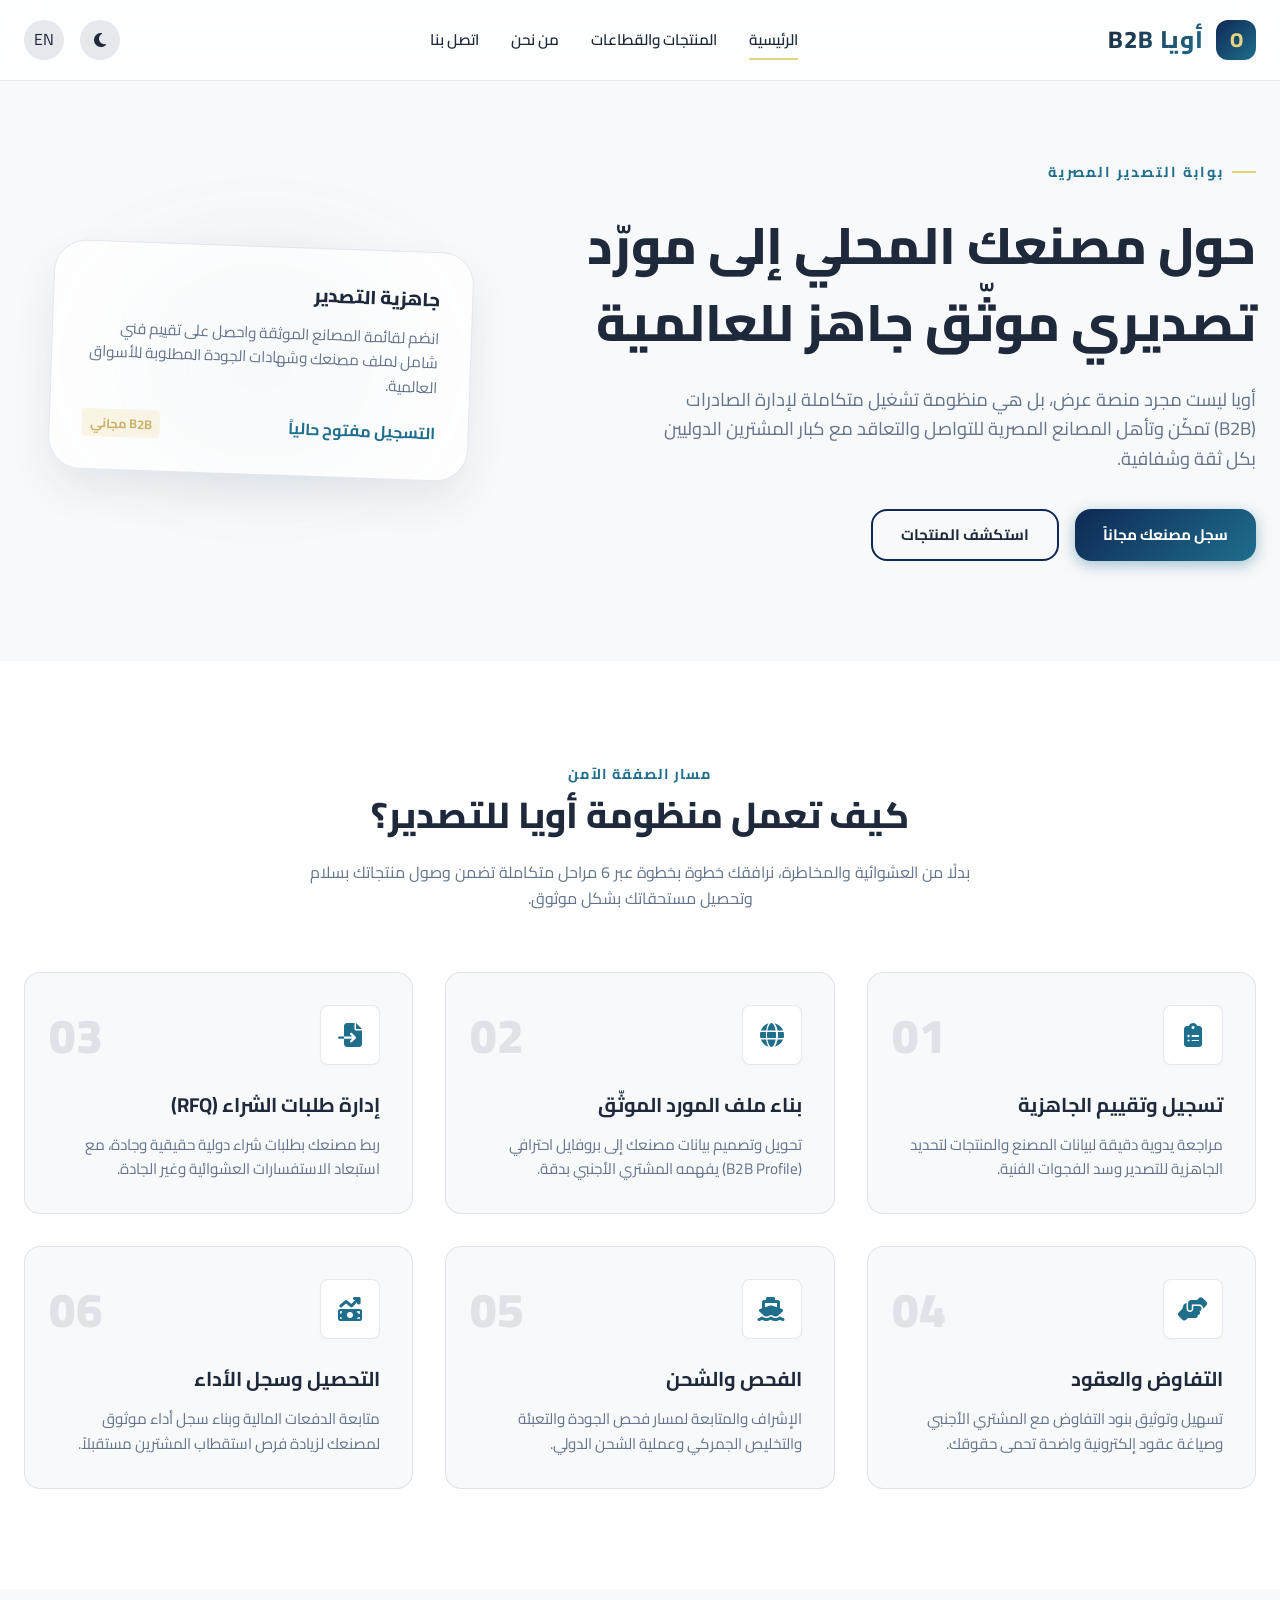
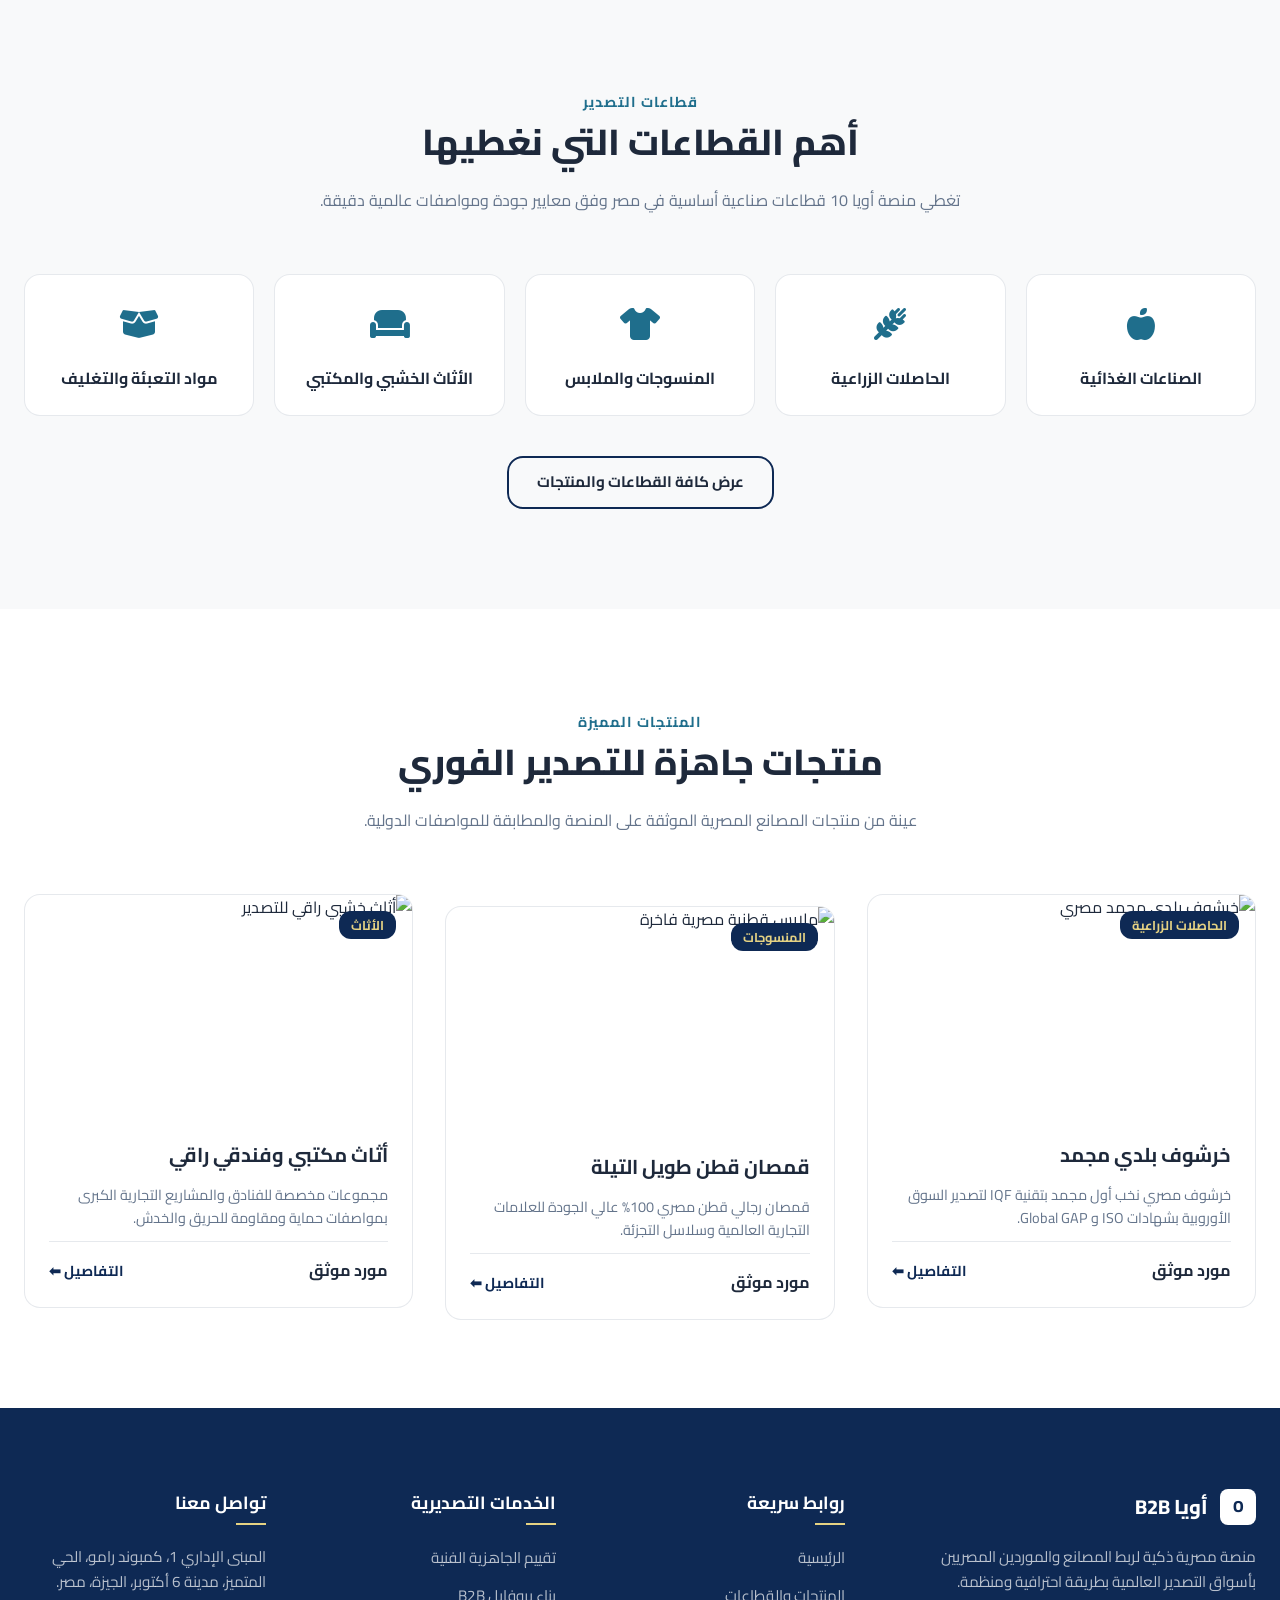
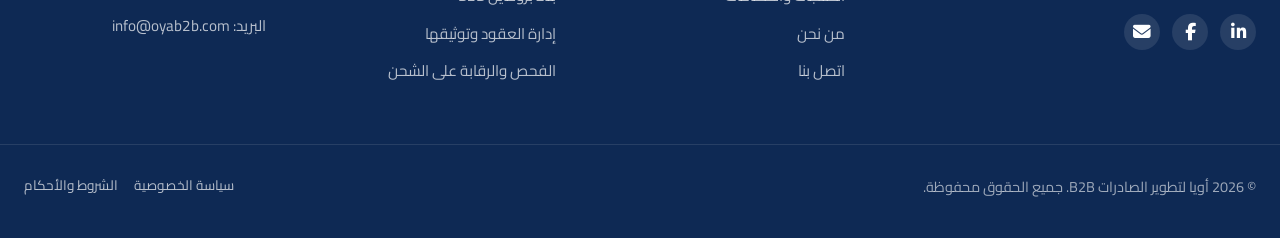
==== commit 94670738: "updating files" ====
--- a/index.html
+++ b/index.html
@@ -6,6 +6,7 @@
     <meta name="viewport" content="width=device-width, initial-scale=1.0">
 
     <!-- SEO Optimization -->
+    <meta name="google-site-verification" content="IGNxQTgRjuJtUqQMxm1p1BF853i7GxEOX-dWpOUIJEU" />
     <title>أويا (Oya) | بوابة صادرات الصناعات والمصانع المصرية للاسواق العالمية</title>
     <meta name="description"
         content="منصة أويا (Oya) B2B تدعم وتؤهل المصانع المصرية لتصبح موردين تصديريين موثقين عالمياً عبر مسار تصدير آمن وممنهج من 6 مراحل.">
@@ -232,7 +233,7 @@
                             ISO و Global GAP.</p>
                         <div class="product-card-footer">
                             <span style="font-weight:700;">مورد موثق</span>
-                            <a href="product-details.html" class="btn-card">التفاصيل ➔</a>
+                            <a href="product-details.html" class="btn-card">التفاصيل ⬅</a>
                         </div>
                     </div>
                 </div>
@@ -249,7 +250,7 @@
                             وسلاسل التجزئة.</p>
                         <div class="product-card-footer">
                             <span style="font-weight:700;">مورد موثق</span>
-                            <a href="product-details.html" class="btn-card">التفاصيل ➔</a>
+                            <a href="product-details.html" class="btn-card">التفاصيل ⬅</a>
                         </div>
                     </div>
                 </div>
@@ -266,7 +267,7 @@
                             ومقاومة للحريق والخدش.</p>
                         <div class="product-card-footer">
                             <span style="font-weight:700;">مورد موثق</span>
-                            <a href="product-details.html" class="btn-card">التفاصيل ➔</a>
+                            <a href="product-details.html" class="btn-card">التفاصيل ⬅</a>
                         </div>
                     </div>
                 </div>
--- a/css/style.css
+++ b/css/style.css
@@ -1267,10 +1267,10 @@
 .modal-container {
     background: var(--bg-surface);
     border: 1px solid var(--border-color);
-    padding: 32px;
+    padding: 24px;
     border-radius: var(--border-radius-md);
     width: 100%;
-    max-width: 600px;
+    max-width: 500px;
     position: relative;
     box-shadow: var(--shadow-lg);
     transform: translateY(-50px);
@@ -1281,10 +1281,19 @@
     transform: translateY(0);
 }
 
+.modal-container .form-group {
+    margin-bottom: 14px;
+    gap: 6px;
+}
+
+.modal-container .form-control {
+    padding: 10px 14px;
+}
+
 .modal-close {
     position: absolute;
-    top: 24px;
-    inset-inline-end: 24px;
+    top: 20px;
+    inset-inline-end: 20px;
     font-size: 1.5rem;
     cursor: pointer;
     color: var(--text-muted);
@@ -1348,4 +1357,19 @@
     .mobile-toggle {
         display: flex;
     }
+
+    .modal-container {
+        padding: 16px 20px;
+    }
+    .modal-container .form-group {
+        margin-bottom: 10px;
+    }
+    .modal-container .form-control {
+        padding: 8px 12px;
+    }
+    .modal-close {
+        top: 14px;
+        inset-inline-end: 14px;
+        font-size: 1.3rem;
+    }
 }
